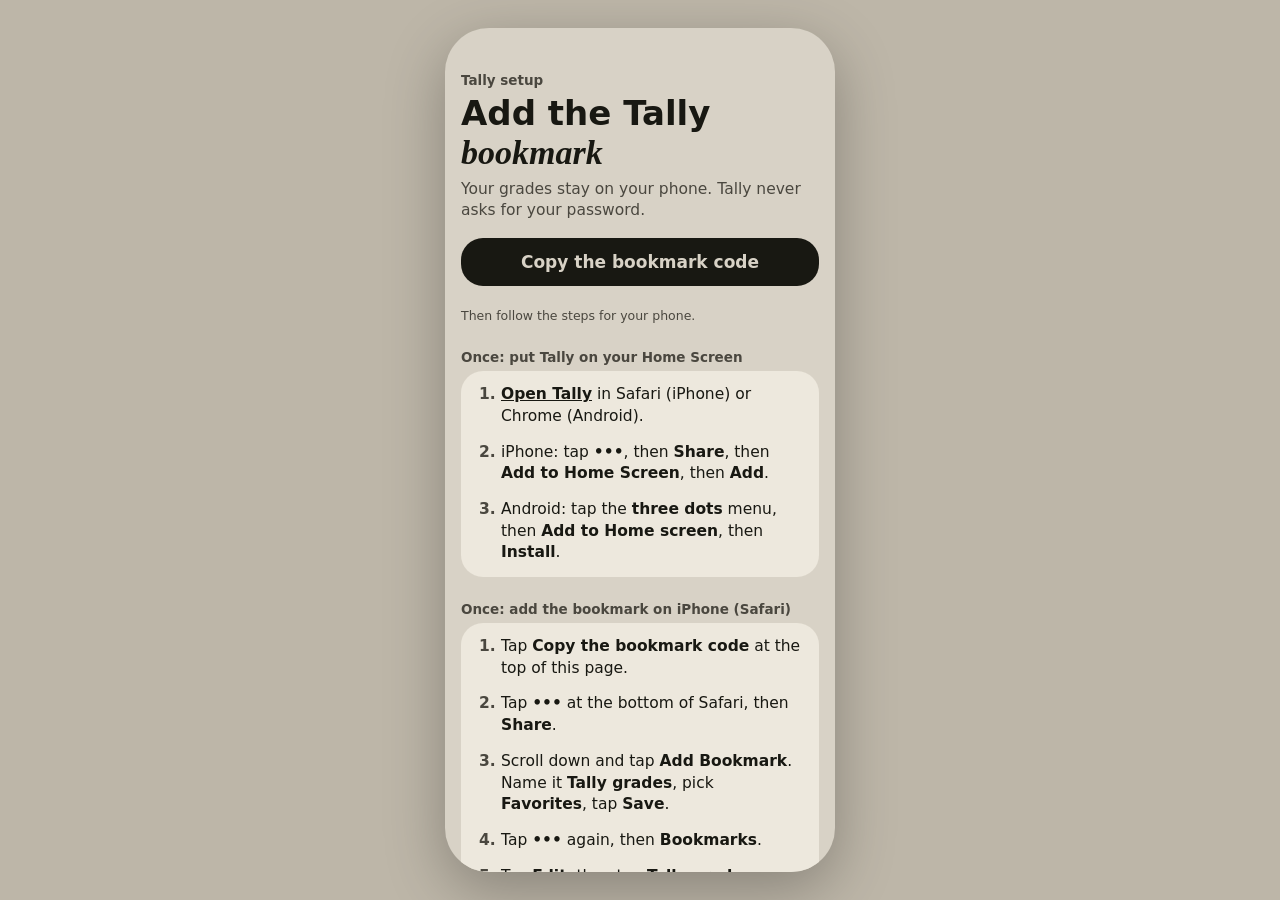
==== setup.html @ a7c52e00 "Cache bust v=20261113b (realfix: pasted HAC grades correctness) Co-Authored-By: Claude Opus 5.5 <nor" ====
<!DOCTYPE html>
<html lang="en">
<head>
  <meta charset="utf-8">
  <meta name="viewport" content="width=device-width,initial-scale=1,viewport-fit=cover">
  <meta name="robots" content="noindex,nofollow">
  <meta http-equiv="Content-Security-Policy" content="default-src 'none'; style-src 'self' 'unsafe-inline'; script-src 'self'; img-src data:; base-uri 'none'; form-action 'none'">
  <meta name="referrer" content="no-referrer">
  <meta name="color-scheme" content="light dark">
  <meta name="theme-color" content="#D8D2C6" media="(prefers-color-scheme: light)">
  <meta name="theme-color" content="#000000" media="(prefers-color-scheme: dark)">
  <title>Tally setup</title>
  <link rel="stylesheet" href="css/app.css?v=20261113b">
</head>
<body>
  <!-- Tally bookmark setup. The Copy button copies js/bookmarklet-code.js (see js/setup.js). -->
  <main id="app"><div class="scr"><div class="scroll nt setup" style="padding-top:calc(env(safe-area-inset-top) + 44px)">
    <div class="sec">
      <div class="lab">Tally setup</div>
      <div class="hd big">Add the Tally <i>bookmark</i></div>
      <p class="setup-line">Your grades stay on your phone. Tally never asks for your password.</p>
      <button class="btn" id="copy-code" type="button">Copy the bookmark code</button>
      <p class="foot setup-note" id="copy-note" role="status">Then follow the steps for your phone.</p>
    </div>

    <div class="sec">
      <div class="lab">Once: put Tally on your Home Screen</div>
      <div class="card"><ol class="steps">
        <li><a href="./">Open Tally</a> in Safari (iPhone) or Chrome (Android).</li>
        <li>iPhone: tap <b>•••</b>, then <b>Share</b>, then <b>Add to Home Screen</b>, then <b>Add</b>.</li>
        <li>Android: tap the <b>three dots</b> menu, then <b>Add to Home screen</b>, then <b>Install</b>.</li>
      </ol></div>
    </div>

    <div class="sec">
      <div class="lab">Once: add the bookmark on iPhone (Safari)</div>
      <div class="card"><ol class="steps">
        <li>Tap <b>Copy the bookmark code</b> at the top of this page.</li>
        <li>Tap <b>•••</b> at the bottom of Safari, then <b>Share</b>.</li>
        <li>Scroll down and tap <b>Add Bookmark</b>. Name it <b>Tally grades</b>, pick <b>Favorites</b>, tap <b>Save</b>.</li>
        <li>Tap <b>•••</b> again, then <b>Bookmarks</b>.</li>
        <li>Tap <b>Edit</b>, then tap <b>Tally grades</b>.</li>
        <li>Tap the web address under the name, clear it, long press, tap <b>Paste</b>.</li>
        <li>Tap <b>Done</b>, then <b>Done</b>.</li>
      </ol></div>
    </div>

    <div class="sec">
      <div class="lab">Once: add the bookmark on Android (Chrome)</div>
      <div class="card"><ol class="steps">
        <li>Tap <b>Copy the bookmark code</b> at the top of this page.</li>
        <li>Tap the <b>three dots</b> menu at the top right, then the <b>star</b>.</li>
        <li>Tap <b>Edit</b> on the note at the bottom. If it is gone: <b>three dots</b> menu, <b>Bookmarks</b>, the <b>three dots</b> next to the bookmark, <b>Edit</b>.</li>
        <li>Change the name to <b>Tally grades</b>.</li>
        <li>Clear the web address, long press it, tap <b>Paste</b>.</li>
        <li>Tap the <b>back arrow</b> to save.</li>
      </ol></div>
    </div>

    <div class="sec">
      <div class="lab">Each time: new grades on iPhone</div>
      <div class="card"><ol class="steps">
        <li>Open HAC in Safari and sign in.</li>
        <li>Tap <b>•••</b>, then <b>Bookmarks</b>, then <b>Favorites</b>, then <b>Tally grades</b>.</li>
        <li>Tap <b>Copy grades</b>.</li>
        <li>Open Tally from your Home Screen, long press the box, tap <b>Paste</b>.</li>
      </ol></div>
    </div>

    <div class="sec">
      <div class="lab">Each time: new grades on Android</div>
      <div class="card"><ol class="steps">
        <li>Open HAC in Chrome and sign in.</li>
        <li>Tap the address bar, type <b>Tally grades</b>, tap the starred <b>Tally grades</b>.</li>
        <li>Tap <b>Copy grades</b>.</li>
        <li>Open Tally from your Home Screen, long press the box, tap <b>Paste</b>.</li>
      </ol></div>
    </div>

    <div class="sec">
      <details class="card setup-code"><summary class="pad t">Copy did not work?</summary>
        <div class="pad">
          <p class="setup-line" style="margin-top:0">Long press the code, tap <b>Select All</b>, then <b>Copy</b>.</p>
          <textarea class="f w" id="code-box" rows="4" readonly aria-label="Bookmark code"></textarea>
        </div>
      </details>
      <p class="foot">Tally is an independent app. Not made by your school or district.</p>
    </div>
  </div></div></main>
  <script type="module" src="js/setup.js?v=20261113b"></script>
</body>
</html>
---- css/app.css ----
/*
 * Grade App preview styles.
 * Themes: light by default. <html data-theme="light|dark"> forces one (Settings > Appearance);
 * with no data-theme ("Match my phone") the dark theme follows prefers-color-scheme.
 * The dark palette is written twice (forced, and the media query). Keep the two blocks the same.
 * Under 500px wide the app fills the screen like a phone; wider screens get an iPhone sized frame.
 * Class names are short on purpose (they appear hundreds of times in the view templates):
 *   .scr screen  .nav top bar  .scroll page body  .sec section  .lab small label  .hd big heading
 *   .row list row  .t row title  .s row subtitle  .pill small button  .btn full width button
 *   .seg segmented control  .tog switch  .sheet bottom sheet  .dim sheet backdrop
 */

/* .pal-light and .pal-dark pin one palette on an element (the Pick a look previews). */
:root,
.pal-light {
  color-scheme: light dark;
  --paper: #D8D2C6;
  --bar: #D8D2C6;
  --card: #EDE8DD;
  --ink: #181812;
  --sec: #4A473F;
  --urgent: #A83030;
  --rule: #CBC4B5;
  --ring: #181812;
  --done: #181812;
  --graded: #2A5C8F;
  --notgraded: #875A12;
  --empty: #CDC6B7;
  --outer: #BDB6A8;
  --up: #2C7544; /* Unslop 37: nearest shade at 4.5:1 on cards (was #2E7A47) */
  --chip-bg: #E0D9CB;
  --sans: "Avenir Next","Avenir","Nunito Sans","Segoe UI",system-ui,sans-serif;
  --serif: "Iowan Old Style","Palatino Linotype",Palatino,Georgia,serif;
}

:root[data-theme=light] {
  color-scheme: light;
}

:root[data-theme=dark],
.pal-dark {
  color-scheme: dark;
  --paper: #0B0B07;
  --bar: #000;
  --card: #24241C;
  --ink: #F0F0E4;
  --sec: #A9A99A;
  --urgent: #D87058;
  --rule: #3A3A30;
  --ring: #6E6E60;
  --done: #48B868;
  --graded: #86B4E3;
  --notgraded: #D9A95B;
  --empty: #3A3A2E;
  --outer: #000;
  --up: #55C27A;
  --chip-bg: #2C2C23;
}

@media(prefers-color-scheme:dark) {
  :root:not([data-theme=light]) {
    --paper: #0B0B07;
    --bar: #000;
    --card: #24241C;
    --ink: #F0F0E4;
    --sec: #A9A99A;
    --urgent: #D87058;
    --rule: #3A3A30;
    --ring: #6E6E60;
    --done: #48B868;
    --graded: #86B4E3;
    --notgraded: #D9A95B;
    --empty: #3A3A2E;
    --outer: #000;
    --up: #55C27A;
    --chip-bg: #2C2C23;
  }
}

* {
  box-sizing: border-box;
  -webkit-tap-highlight-color: transparent;
}

html, body {
  height: 100%;
  margin: 0;
}

body {
  background: var(--outer);
  font-family: var(--sans);
  color: var(--ink);
  display: flex;
  justify-content: center;
  align-items: center;
  overscroll-behavior: none;
}

#app {
  container-type: size;
  position: relative;
  width: 100%;
  height: 100dvh;
  background: var(--paper);
  overflow: hidden;
  font-weight: 500;
}

@media(min-width:500px) {
  #app {
    width: 390px;
    height: min(844px,calc(100dvh - 32px));
    border-radius: 44px;
    box-shadow: 0 18px 60px rgba(0,0,0,.28);
  }
}

.scr {
  position: absolute;
  inset: 0;
  display: flex;
  flex-direction: column;
}

.nav {
  background: var(--bar);
  padding: calc(env(safe-area-inset-top) + 12px) 16px 8px;
  display: flex;
  align-items: center;
  gap: 8px;
  min-height: 58px;
  flex: none;
}

.nav .ttl {
  font-weight: 800;
  font-size: 30px;
  flex: 1;
  min-width: 0;
}

.nav.sub .ttl {
  font-weight: 700;
  font-size: 17px;
  white-space: nowrap;
  overflow: hidden;
  text-overflow: ellipsis;
}

.pill {
  border: 0;
  background: var(--card);
  color: var(--ink);
  font: 600 14.5px var(--sans);
  padding: 8px 13px;
  border-radius: 99px;
  cursor: pointer;
  white-space: nowrap;
}

.pill.round {
  width: 36px;
  height: 36px;
  padding: 0;
  display: grid;
  place-items: center;
  font-size: 21px;
  line-height: 1;
}

.pill svg {
  display: block;
}

.scroll {
  flex: 1;
  overflow-y: auto;
  overflow-x: hidden;
  padding: 10px 16px calc(env(safe-area-inset-bottom) + 128px);
  -webkit-overflow-scrolling: touch;
  position: relative;
}

.scroll.nt {
  padding-bottom: calc(env(safe-area-inset-bottom) + 36px);
}

/* First screen: heading at the top, the two buttons around the middle, the note at the very bottom. */
.scroll.first {
  display: flex;
  flex-direction: column;
}

.scroll.first > * {
  flex: none;
}

.scroll.first > .first-mid {
  margin: auto 0;
}

.first-mid > .sec:last-child {
  margin-bottom: 0;
}

.sec {
  margin: 0 0 24px;
}

.lab {
  font: 600 13.5px var(--sans);
  color: var(--sec);
}

.hd {
  font-weight: 800;
  font-size: 24px;
  line-height: 1.14;
  margin: 1px 0 6px;
}

.hd.big {
  font-size: 34px;
}

.hd.big {
  font-size: 34px;
}

/* Forms (sign in, GPA goal): heading group 24 above the first field, fields 16 apart, last field 24 above the button. */
.sec.form .hd {
  margin-bottom: 24px;
}

.sec.form:has(+ .sec.form) {
  margin-bottom: 16px;
}

.hd i {
  font-family: var(--serif);
  font-weight: 700;
  font-style: italic;
}

.hd i.u {
  color: var(--urgent);
}

.card {
  background: var(--card);
  border-radius: 22px;
  overflow: hidden;
}

.card+.card {
  margin-top: 10px;
}

.row {
  display: flex;
  align-items: center;
  gap: 12px;
  padding: 11px 16px;
  min-height: 50px;
  border-top: 1px solid var(--rule);
  width: 100%;
  text-align: left;
  color: inherit;
  font: inherit;
  background: none;
  border-left: 0;
  border-right: 0;
  border-bottom: 0;
}

.row:first-child {
  border-top: 0;
}

[data-action] {
  cursor: pointer;
}

.grow {
  flex: 1;
  min-width: 0;
}

.t {
  font-weight: 700;
  font-size: 16.5px;
  line-height: 1.22;
}

.s {
  font-weight: 500;
  font-size: 13.5px;
  color: var(--sec);
  line-height: 1.3;
}

.done .t {
  text-decoration: line-through;
  color: var(--sec);
}

.chev {
  color: var(--sec);
  opacity: .6;
  font-size: 18px;
  font-weight: 600;
}

.avg {
  font-weight: 800;
  font-size: 17px;
  font-variant-numeric: tabular-nums;
}

.nog {
  font-size: 13.5px;
  color: var(--sec);
}

.tiny {
  font-size: 11px;
  color: var(--sec);
  font-weight: 500;
  text-align: right;
  white-space: nowrap;
}

.score {
  font-weight: 700;
  font-size: 14px;
  font-variant-numeric: tabular-nums;
  white-space: nowrap;
}

.score.g {
  color: var(--graded);
}

.score.n {
  color: var(--notgraded);
}

.mark {
  width: 32px;
  height: 40px;
  display: grid;
  place-items: center;
  flex: none;
  margin: -4px 0 -4px -4px;
}

.mark b {
  width: 24px;
  height: 24px;
  border-radius: 50%;
  border: 2.2px solid var(--ring);
  display: block;
}

.mark b.u {
  border-color: var(--urgent);
}

.mark b.on {
  background: var(--done);
  border-color: var(--done);
  position: relative;
}

.mark b.on:after {
  content: "";
  position: absolute;
  left: 7px;
  top: 3px;
  width: 6px;
  height: 11px;
  border: solid var(--paper);
  border-width: 0 2.6px 2.6px 0;
  transform: rotate(42deg);
}

.prog {
  display: flex;
  align-items: center;
  gap: 10px;
  padding: 13px 16px;
}

.bars {
  flex: 1;
  display: flex;
  gap: 5px;
  height: 12px;
}

.bars span {
  flex: 1;
  border-radius: 3px;
  background: var(--empty);
}

.bars span.f {
  background: var(--ink);
}

.prog em {
  font: 700 14px var(--sans);
  white-space: nowrap;
}

.foot {
  font-size: 12.5px;
  color: var(--sec);
  line-height: 1.35;
  padding: 7px 16px 0;
}

.strip {
  display: flex;
  align-items: center;
  gap: 8px;
  font-size: 12.5px;
  color: var(--sec);
  margin: 0 0 14px;
  min-height: 30px;
}

.strip .pill {
  font-size: 12.5px;
  padding: 5px 11px;
}

.strip .pill[disabled] {
  color: var(--sec);
  cursor: default;
}

.spin {
  display: inline-block;
  width: 12px;
  height: 12px;
  border-radius: 50%;
  border: 2px solid var(--empty);
  border-top-color: var(--ink);
  animation: sp .8s linear infinite;
  vertical-align: -2px;
  margin-right: 6px;
}

@keyframes sp {
  to {
    transform: rotate(360deg);
  }
}

.clab {
  display: flex;
  gap: 8px;
  font: 600 13px var(--sans);
  color: var(--sec);
  padding: 12px 16px 4px;
  border-top: 1px solid var(--rule);
}

.clab:first-child {
  border-top: 0;
}

.now+.prog {
  border-top: 1px solid var(--rule);
}

.now {
  display: flex;
  gap: 10px;
  align-items: center;
  padding: 12px 16px;
}

.tabs {
  position: absolute;
  left: 16px;
  right: 16px;
  bottom: calc(env(safe-area-inset-bottom) + 14px);
  background: var(--card);
  /* Unslop 6 (11/10): fill + shadow lift the bar, no border on top of them. */
  border-radius: 30px;
  display: flex;
  padding: 5px;
  z-index: 5;
  box-shadow: 0 6px 22px rgba(0,0,0,.16);
}

.tab {
  flex: 1;
  border: 0;
  background: none;
  color: var(--sec);
  font: 600 10.5px var(--sans);
  padding: 6px 0 5px;
  /* Concentric with the bar: 30 outer minus 5 padding. */
  border-radius: 25px;
  display: flex;
  flex-direction: column;
  align-items: center;
  gap: 2px;
  cursor: pointer;
}

.tab.on {
  color: var(--ink);
  background: var(--paper);
}

.seg {
  display: flex;
  background: var(--empty);
  border-radius: 12px;
  padding: 2px;
  gap: 2px;
}

.seg button {
  flex: 1;
  border: 0;
  background: none;
  color: var(--ink);
  font: 600 13px var(--sans);
  padding: 7px 4px;
  border-radius: 10px;
  cursor: pointer;
  white-space: nowrap;
}

.seg button.on {
  background: var(--card);
  box-shadow: 0 1px 3px rgba(0,0,0,.14);
  font-weight: 700;
}

.chips {
  display: flex;
  gap: 6px;
  overflow-x: auto;
  padding: 2px 0 8px;
  scrollbar-width: none;
}

.need-chips {
  padding-bottom: 12px;
}

.chips::-webkit-scrollbar {
  display: none;
}

.chip {
  flex: none;
  border: 1px solid var(--rule);
  background: none;
  color: var(--ink);
  font: 600 13px var(--sans);
  padding: 6px 11px;
  border-radius: 99px;
  cursor: pointer;
}

.chip.on {
  background: var(--ink);
  color: var(--paper);
  border-color: var(--ink);
}

input.f {
  font: 700 16px var(--sans);
  color: var(--ink);
  background: var(--paper);
  border: 0;
  border-radius: 10px;
  padding: 8px 10px;
  width: 76px;
  text-align: right;
  font-variant-numeric: tabular-nums;
  outline: 0;
}

input.f:focus {
  box-shadow: 0 0 0 2px var(--ink);
}

input.w {
  width: 100%;
  text-align: left;
}

input.plain {
  background: none;
  padding: 0;
  border-radius: 0;
  text-align: left;
  width: 100%;
  font: 700 16.5px var(--sans);
}

input.plain:focus {
  box-shadow: none;
  border-bottom: 1px solid var(--ink);
}

input[type=date].f {
  width: auto;
  text-align: left;
  font-size: 15px;
}

.tog {
  width: 50px;
  height: 30px;
  border-radius: 99px;
  background: var(--empty);
  position: relative;
  flex: none;
  border: 0;
  cursor: pointer;
}

.tog:after {
  content: "";
  position: absolute;
  left: 2px;
  top: 2px;
  width: 26px;
  height: 26px;
  border-radius: 50%;
  background: #fff;
  box-shadow: 0 1px 3px rgba(0,0,0,.3);
  /* Unslop 22 (11/10): the knob moves by transform, never left. */
  transition: transform .15s;
}

.tog.on {
  background: var(--ink);
}

.tog.on:after {
  transform: translateX(20px);
}

:root[data-theme=dark] .tog.on:after {
  background: #0B0B07;
}

@media(prefers-color-scheme:dark) {
  :root:not([data-theme=light]) .tog.on:after {
    background: #0B0B07;
  }
}

.big-res {
  font-weight: 800;
  font-size: 34px;
  line-height: 1.1;
}

.big-res i {
  font-family: var(--serif);
  font-weight: 700;
  font-style: italic;
}

.pad {
  padding: 13px 16px;
}

.dual {
  display: flex;
  gap: 10px;
}

.dual>div {
  flex: 1;
}

.btn {
  display: block;
  width: 100%;
  border: 0;
  font: 700 17px var(--sans);
  padding: 14px;
  border-radius: 22px;
  background: var(--ink);
  color: var(--paper);
  cursor: pointer;
  text-align: center;
}

.btn.ghost {
  background: var(--card);
  color: var(--ink);
  font-size: 15.5px;
}

.toolrow {
  display: grid;
  grid-template-columns: 1fr 1fr;
  gap: 8px;
  margin-bottom: 10px;
}

.toolrow .pill {
  border-radius: 16px;
  padding: 11px 8px;
  text-align: center;
  white-space: normal;
}

.dim {
  position: absolute;
  inset: 0;
  background: rgba(0,0,0,.35);
  z-index: 10;
  display: flex;
  align-items: flex-end;
}

.sheet {
  background: var(--paper);
  width: 100%;
  max-height: 92%;
  border-radius: 26px 26px 0 0;
  display: flex;
  flex-direction: column;
}

.sheet.anim {
  animation: up .22s ease-out;
}

@keyframes up {
  from {
    transform: translateY(40px);
  }
}

.sheet .bar {
  display: flex;
  align-items: center;
  padding: 13px 14px;
  gap: 8px;
}

.sheet .bar .ttl {
  flex: 1;
  text-align: center;
  font-weight: 700;
  font-size: 17px;
  white-space: nowrap;
  overflow: hidden;
  text-overflow: ellipsis;
}

.sheet .body {
  overflow-y: auto;
  padding: 0 16px calc(env(safe-area-inset-bottom) + 28px);
}

.banner {
  position: absolute;
  left: 10px;
  right: 10px;
  top: calc(env(safe-area-inset-top) + 8px);
  background: var(--ink);
  color: var(--paper);
  border-radius: 22px;
  padding: 12px 15px;
  z-index: 20;
  box-shadow: 0 10px 30px rgba(0,0,0,.35);
  cursor: pointer;
}

.banner.anim {
  animation: dn .3s ease-out;
}

@keyframes dn {
  from {
    transform: translateY(-110%);
  }
}

.banner .t {
  font-size: 14.5px;
}

.banner .s {
  color: inherit;
  opacity: .82;
}

.cal {
  padding: 12px 8px 10px;
}

.calh {
  display: flex;
  align-items: center;
  padding: 0 8px 8px;
  font-weight: 700;
  font-size: 16.5px;
}

.calh button {
  border: 0;
  background: none;
  color: var(--ink);
  font-size: 21px;
  padding: 2px 10px;
  cursor: pointer;
}

.calg {
  display: grid;
  grid-template-columns: repeat(7,1fr);
  text-align: center;
}

.calg .w {
  font-size: 11.5px;
  font-weight: 600;
  color: var(--sec);
  padding-bottom: 6px;
}

.dy {
  height: 45px;
  border: 0;
  background: none;
  color: var(--ink);
  font: 500 17px var(--sans);
  display: flex;
  flex-direction: column;
  align-items: center;
  cursor: pointer;
  padding: 3px 0 0;
  position: relative;
}

.dy span {
  width: 32px;
  height: 32px;
  line-height: 32px;
  border-radius: 50%;
}

.dy.tod span {
  font-weight: 800;
}

.dy.sel span {
  background: var(--ink);
  color: var(--paper);
  font-weight: 700;
}

.dy u {
  width: 5px;
  height: 5px;
  border-radius: 50%;
  background: var(--sec);
  margin-top: 1px;
  display: block;
}

.dy u.u {
  background: var(--urgent);
}

.wgrid {
  display: flex;
  gap: 12px;
  justify-content: center;
  padding: 6px 0 12px;
}

.wg {
  background: var(--paper);
  border-radius: 22px;
  padding: 12px;
  display: flex;
  flex-direction: column;
  justify-content: space-between;
  box-shadow: 0 2px 10px rgba(0,0,0,.12);
}

.wg.small {
  width: 148px;
  height: 148px;
}

.wg.medium {
  width: 100%;
  height: 148px;
}

.wg .k {
  font-size: 11px;
  font-weight: 600;
  color: var(--sec);
}

.wg .v {
  font-weight: 800;
  font-size: 21px;
  line-height: 1.12;
}

.wg .v i {
  font-family: var(--serif);
  font-style: italic;
  font-weight: 700;
}

.wg .h {
  font-weight: 800;
  font-size: 40px;
  line-height: 1;
}

.lock {
  background: #10100b;
  color: #f0f0e4;
  border-radius: 22px;
  padding: 16px 14px 18px;
  text-align: center;
}

.lock .clock {
  font-weight: 700;
  font-size: 52px;
  line-height: 1;
}

.lock .d {
  font-size: 13.5px;
  opacity: .8;
  margin-bottom: 6px;
}

.lw {
  display: flex;
  gap: 7px;
  justify-content: center;
  margin-top: 10px;
  flex-wrap: wrap;
}

.lw>div {
  background: rgba(240,240,228,.14);
  border-radius: 14px;
  padding: 7px 10px;
  font-size: 12px;
  text-align: left;
  line-height: 1.2;
}

.lw .c {
  width: 58px;
  height: 58px;
  border-radius: 50%;
  padding: 0;
  display: flex;
  flex-direction: column;
  align-items: center;
  justify-content: center;
  text-align: center;
}

.lw .c b {
  font-size: 20px;
  line-height: 1;
}

.lw .c small {
  font-size: 9.5px;
}

.lw .r {
  flex: 1 1 100%;
  font-weight: 600;
}

.lw .r small {
  display: block;
  opacity: .72;
  font-weight: 500;
}

.lk {
  position: absolute;
  inset: 0;
  z-index: 30;
  background: var(--paper);
  display: flex;
  flex-direction: column;
  align-items: center;
  justify-content: center;
  gap: 14px;
  cursor: pointer;
}

.lk svg {
  animation: pu 1s ease-in-out infinite alternate;
}

@keyframes pu {
  to {
    transform: scale(1.07);
  }
}

/* ---- Bell tab: the day as a tape ---- */
.tapew {
  position: relative;
  background: var(--card);
  border-radius: 22px;
  overflow: hidden;
  height: max(240px,calc(100cqh - 212px - env(safe-area-inset-top) - env(safe-area-inset-bottom)));
}

#tape {
  position: relative;
  height: 100%;
  overflow-y: auto;
  scrollbar-width: none;
  padding: 0 14px 0 56px;
}

#tape::-webkit-scrollbar {
  display: none;
}

.tape-in {
  position: relative;
}

.tb {
  position: absolute;
  left: -4px;
  right: -4px;
  border-radius: 14px;
  overflow: hidden;
  background: var(--paper);
  padding: 10px 12px;
}

.tb .fill {
  position: absolute;
  left: 0;
  right: 0;
  top: 0;
  background: var(--ink);
  opacity: .12;
}

.tb .t, .tb .s {
  position: relative;
}

.tb .left {
  margin-top: 6px;
  font-weight: 700;
  color: var(--ink);
}

.tb.past, .tick.past {
  opacity: .55;
}

.tb.next {
  box-shadow: inset 0 0 0 1.5px color-mix(in srgb, var(--ink) 30%, transparent);
}

/* Walk gap: its own strip between two cards, label in the middle. */
.tg {
  position: absolute;
  left: -4px;
  right: -4px;
  display: flex;
  align-items: center;
  justify-content: center;
  font-size: 10.5px;
  line-height: 1;
  color: var(--sec);
}

/* During a walk the now line runs behind the label, so the label keeps the tape's color. */
.tg {
  z-index: 3;
}

.tg span {
  background: var(--card);
  padding: 2px 6px;
}

/* Time label: its top edge sits on the card's top edge. */
.tick {
  position: absolute;
  left: -46px;
  font-size: 10.5px;
  line-height: 1;
  color: var(--sec);
  font-variant-numeric: tabular-nums;
}

.nowl {
  position: absolute;
  left: -50px;
  right: -8px;
  height: 0;
  border-top: 2px solid var(--urgent); /* Red now marker (his go 11/10): line, dot, pill */
  z-index: 2;
  pointer-events: none;
}

/* Inside a class the outer line stops at the dot on the card's edge and .nowc carries it on
   across the card (his ask 11/10: all the way across), under the class name and times. */
.nowl.in-card {
  right: auto;
  width: 46px;
}

.tb .nowc {
  position: absolute;
  left: 0;
  right: 0;
  height: 2px;
  background: var(--urgent);
  pointer-events: none;
}

/* Where the line meets the class name or times it breaks around the letters (a halo halfway
   between the card and its fill), so it never reads as a strikethrough. */
.tb.cur .t, .tb.cur .s {
  --halo: color-mix(in srgb, var(--ink) 6%, var(--paper));
  text-shadow: 0 0 2px var(--halo), 0 0 2px var(--halo), 0 0 3px var(--halo), 0 0 3px var(--halo);
}

.nowl span {
  position: absolute;
  left: -3px;
  top: -11px;
  font-variant-numeric: tabular-nums;
  background: var(--urgent);
  color: var(--card); /* 5.49:1 light, 4.75:1 dark on --urgent (--paper fails light at 4.46) */
  font-size: 11px;
  font-weight: 700;
  padding: 2px 5px;
  border-radius: 99px;
}

/* Now dot where the line meets the cards, with a slow soft pulse. */
.nowl i {
  position: absolute;
  left: 41px;
  top: -6px;
  width: 10px;
  height: 10px;
  border-radius: 50%;
  background: var(--urgent);
}

.nowl i::after {
  content: '';
  position: absolute;
  inset: 0;
  border-radius: 50%;
  background: var(--urgent);
  animation: nowpulse 2.4s ease-out infinite;
}

@keyframes nowpulse {
  from {
    transform: scale(1);
    opacity: .35;
  }

  to {
    transform: scale(2.6);
    opacity: 0;
  }
}

/* Entrance on open (render.js adds .enter): cards fade up in a stagger, the now line slides in. */
/* Unslop 27 (11/10): the bell is opened many times a day, so the whole tape lands in 120ms, ease out. */
#tape.enter .tb {
  animation: tapeup 120ms cubic-bezier(.2,.7,.3,1) both;
}

#tape.enter .tick, #tape.enter .tg {
  animation: tapefade 120ms ease-out both;
}

#tape.enter .nowl {
  animation: nowslide 120ms cubic-bezier(.2,.7,.3,1) both;
}

@keyframes tapeup {
  from {
    opacity: 0;
    transform: translateY(10px);
  }
}

@keyframes tapefade {
  from {
    opacity: 0;
  }
}

@keyframes nowslide {
  from {
    opacity: 0;
    transform: translateX(-28px);
  }
}

@media (prefers-reduced-motion: reduce) {
  .nowl i::after {
    animation: none;
    display: none;
  }

  #tape.enter .tb, #tape.enter .tick, #tape.enter .tg, #tape.enter .nowl {
    animation: none;
  }
}

/* Italic serif unit next to a big number (Widgets preview). */
.bigm {
  font-family: var(--serif);
  font-style: italic;
  font-weight: 700;
  font-size: 28px;
}

/* ---- Intro slides (first open, and Settings > Show intro again) ---- */

.intro-top {
  display: flex;
  justify-content: flex-end;
  padding: calc(env(safe-area-inset-top) + 12px) 16px 0;
  min-height: 58px;
  flex: none;
}

.intro-view {
  flex: 1;
  overflow: hidden;
  touch-action: pan-y;
  user-select: none;
  -webkit-user-select: none;
}

.intro-track {
  display: flex;
  height: 100%;
  transition: transform .35s cubic-bezier(.2,.8,.2,1);
}

.intro-slide {
  flex: 0 0 100%;
  display: flex;
  flex-direction: column;
  padding: 0 16px;
}

/* The art is the hero: drawn 1.3x, centered in all the space above the text. The text block
   sits just above the dots with a fixed height, so the headline is in the same spot on every slide. */
.intro-art {
  flex: 1;
  display: flex;
  flex-direction: column;
  justify-content: center;
  min-height: 0;
  pointer-events: none;
}

.intro-art-inner {
  zoom: 1.3;
}

.intro-text {
  flex: none;
  height: 200px;
  padding-top: 8px;
}

.intro-art input::-webkit-inner-spin-button,
.intro-art input::-webkit-outer-spin-button {
  -webkit-appearance: none;
  margin: 0;
}

.intro-dots {
  display: flex;
  justify-content: center;
  gap: 8px;
  padding: 18px 0;
  flex: none;
}

.intro-dots span {
  width: 8px;
  height: 8px;
  border-radius: 50%;
  background: var(--empty);
  /* Unslop 22 (11/10): no width transition (the dots re-render per slide, it never played). */
  transition: background .2s;
}

.intro-dots span.on {
  width: 22px;
  border-radius: 4px;
  background: var(--ink);
}

.intro-foot {
  padding: 0 16px calc(env(safe-area-inset-bottom) + 24px);
  flex: none;
}

/* ---- Home (look H4) ---- */

.ttlw {
  flex: 1;
  min-width: 0;
}

.ttlw .ttl {
  line-height: 1.1;
}

.upd {
  font-size: 12.5px;
  font-weight: 500;
  color: var(--sec);
  margin-top: 2px;
}

.upd .chev {
  font-size: 13px;
  margin-left: 4px;
}

.badge-wrap {
  position: relative;
}

.badge {
  position: absolute;
  top: -3px;
  right: -3px;
  min-width: 17px;
  height: 17px;
  padding: 0 4px;
  border-radius: 99px;
  background: var(--ink);
  color: var(--paper);
  font: 700 11px/17px var(--sans);
  text-align: center;
}

.row.zero .t {
  font-size: 16.5px;
}

.row.zero .u {
  color: var(--urgent);
}

.row.zero .g {
  color: var(--sec);
}

.row.abs .mark b {
  border-color: var(--sec);
  opacity: .7;
}

.card.hide .mark b.u {
  border-color: var(--ring);
}

.nowg {
  display: flex;
  align-items: center;
  gap: 8px;
  font-size: 13.5px;
  color: var(--sec);
  padding: 4px 2px 0;
}

.card.quiet .t {
  font-size: 15.5px;
  font-weight: 600;
}

.row.more {
  min-height: 42px;
  padding-top: 9px;
  padding-bottom: 9px;
}

.row.more .s {
  font-weight: 600;
}

/* ---- Home hierarchy (11/9) ----
   One thing leads (the missing work card, or the all clear heading), the grades come next as
   filled tiles with a big number, and the to-dos are smaller and quieter. Red means missing or
   overdue, nothing else. */

.lead-sec {
  margin-bottom: 24px; /* Unslop 28: between sections 24 (was 20) */
}

.card.lead .row.zero {
  min-height: 62px;
  padding-top: 14px;
  padding-bottom: 13px;
}

.card.lead .row.zero .t {
  font-size: 25px;
  font-weight: 800;
  line-height: 1.15;
}

/* Missing work: the title row carries a wash of the urgent red, so the lead reads first. */
.card.lead.urgent .row.zero {
  background: color-mix(in srgb, var(--urgent) 11%, var(--card));
}

/* Unslop 6 (11/10): the wash already ends the title row, so no divider under it. */
.card.lead.urgent .row.zero + .row {
  border-top-color: transparent;
}

.card.lead .row .t {
  font-size: 17px;
}

.grades-sec {
  margin-bottom: 24px; /* Unslop 28: between sections 24 (was 22) */
}

.gtiles {
  display: grid;
  grid-template-columns: repeat(3, minmax(0, 1fr));
  gap: 8px;
}

.gtile {
  display: flex;
  flex-direction: column;
  align-items: flex-start;
  gap: 3px;
  min-width: 0;
  padding: 11px 12px 10px;
  border: 0;
  border-radius: 16px;
  background: var(--card);
  color: var(--ink);
  font: inherit;
  text-align: left;
  cursor: pointer;
}

.gtile:active {
  opacity: .7;
}

.gtile-n {
  max-width: 100%;
  font: 600 13px/1.2 var(--sans);
  color: var(--sec);
  white-space: nowrap;
  overflow: hidden;
  text-overflow: ellipsis;
}

.gtile-g {
  font: 700 28px/1.05 var(--sans);
  font-variant-numeric: tabular-nums;
  letter-spacing: -.01em;
}

/* Hide scores: names only, so the tile title takes the weight. */
.gtiles.hide .gtile {
  min-height: 52px;
  justify-content: center;
}

.gtiles.hide .gtile-n {
  font-size: 15px;
  font-weight: 700;
  color: var(--ink);
}

.grades-sec .upd.latest {
  margin-top: 10px;
  padding: 0 2px;
  font-size: 13px;
}

/* To-dos: smaller rows, gray rings unless overdue (b.u), so chores sit below the lead. */
.card.quiet .row {
  min-height: 44px;
  padding-top: 8px;
  padding-bottom: 8px;
  gap: 10px;
}

.card.quiet .t {
  font-size: 15px;
}

.card.quiet .s {
  font-size: 12.5px;
}

.card.quiet .row.more {
  min-height: 40px;
}

.card.quiet .mark b {
  width: 20px;
  height: 20px;
  border-width: 2px;
}

.card.quiet .mark b.on:after {
  left: 5.5px;
  top: 2px;
  width: 5px;
  height: 9.5px;
  border-width: 0 2.3px 2.3px 0;
}

/* Hide scores keeps every ring gray, overdue included. */
.card.quiet .mark b:not(.u):not(.on),
.card.lead .mark b:not(.u):not(.on),
.card.hide .mark b.u {
  border-color: var(--sec);
  opacity: .55;
}

/* ---- Home's collapsing header (iOS large title) ----
   --c is 0 at the top and 1 once collapsed (set by render.js from the scroll position).
   The bar sits over the page; the big title is the first thing in the page and scrolls with it.
   Only opacity and transform change, so nothing below moves. */

.cbar {
  --bar-h: 44px;
  position: absolute;
  top: 0;
  left: 0;
  right: 0;
  z-index: 5;
  min-height: 0;
  height: calc(env(safe-area-inset-top) + var(--bar-h));
  padding: 0;
  background: none;
  pointer-events: none;
}

/* Bar background and hairline, only once collapsed. */
.cbar::before {
  content: "";
  position: absolute;
  inset: 0;
  background: var(--bar);
  opacity: var(--c, 0);
  box-shadow: 0 .5px 0 var(--rule), 0 4px 12px rgba(0,0,0,calc(var(--c, 0) * .06));
}

.cbar-title {
  position: absolute;
  left: 0;
  right: 0;
  top: env(safe-area-inset-top);
  line-height: var(--bar-h);
  text-align: center;
  font-weight: 700;
  font-size: 17px;
  opacity: calc((var(--c, 0) - .6) * 2.5);
  transform: translateY(calc((1 - var(--c, 0)) * 6px));
}

/* At the top the buttons sit where they always did (beside the big title); collapsed they
   shrink a little and center in the 44px bar. */
.cbar-buttons {
  position: absolute;
  right: 16px;
  top: calc(env(safe-area-inset-top) + 20px);
  display: flex;
  gap: 8px;
  pointer-events: auto;
  transform-origin: right center;
  transform: translateY(calc(var(--c, 0) * -16px)) scale(calc(1 - var(--c, 0) * .14));
}

/* The big title block, laid out like the old top bar (same padding and background). */
.bigtitle {
  background: var(--bar);
  margin: -10px -16px 12px; /* Unslop 28: title to content 12 (was 10) */
  padding: calc(env(safe-area-inset-top) + 12px) 16px 8px;
  opacity: calc(1 - var(--c, 0) * 1.8);
}

.bigtitle .ttl {
  font-weight: 800;
  font-size: 30px;
  line-height: 1.1;
  padding-right: 96px;
}

@media (prefers-reduced-motion: reduce) {
  .cbar::before,
  .cbar-title,
  .cbar-buttons,
  .bigtitle {
    transition: opacity .2s, transform .2s;
  }
}

/* Class page: What if, Target, Email teacher as three equal pills. */
.toolrow.three {
  grid-template-columns: 1fr 1fr 1fr;
}

.toolrow.three .pill,
.toolrow.four .pill {
  font-size: 14px;
  padding: 11px 4px;
}

/* With Graph there are four: each column sized to its label, the spare width shared out,
   so Email teacher stays on one line at 375 wide. */
.toolrow.four {
  grid-template-columns: repeat(4, auto);
  gap: 6px;
}

.toolrow.four .pill {
  white-space: nowrap;
}

/* Graph sheet: the line draws itself in once, when the sheet opens. */
.sheet.anim .graph-line {
  stroke-dasharray: 1;
  stroke-dashoffset: 1;
  animation: graph-draw .8s cubic-bezier(.3,.7,.3,1) .15s forwards;
}

@keyframes graph-draw {
  to {
    stroke-dashoffset: 0;
  }
}

@media (prefers-reduced-motion: reduce) {
  .sheet.anim .graph-line {
    animation: none;
    stroke-dashoffset: 0;
  }
}

/* ---- Pick a look (after the intro, before sign in) and the theme crossfade ---- */

::view-transition-old(root),
::view-transition-new(root) {
  animation-duration: .3s;
}

.looks-head {
  padding: calc(env(safe-area-inset-top) + 44px) 16px 18px;
  flex: none;
}

.looks-list {
  flex: 1;
  min-height: 0;
  overflow-y: auto;
  padding: 0 16px 16px;
  display: flex;
  flex-direction: column;
  gap: 12px;
}

.look {
  display: flex;
  align-items: center;
  gap: 18px;
  width: 100%;
  padding: 12px 18px 12px 12px;
  border: 2px solid transparent;
  border-radius: 22px;
  background: var(--card);
  color: var(--ink);
  font: inherit;
  text-align: left;
  cursor: pointer;
  flex: none;
}

.look.on {
  border-color: var(--ink);
}

.look .t {
  display: block;
  font-size: 20px;
}

.look-radio {
  flex: none;
  width: 26px;
  height: 26px;
  border-radius: 50%;
  border: 2px solid var(--ring);
  display: grid;
  place-items: center;
  color: var(--paper);
}

.look.on .look-radio {
  background: var(--ink);
  border-color: var(--ink);
}

/* Settings > Appearance: segments sized to their words, so "Match my phone" fits at 375px. */
.seg-fit .seg button {
  flex: 1 1 auto;
  padding-left: 10px;
  padding-right: 10px;
}

/* Mini Home: 78 x 150, drawn in its own palette (.pal-light / .pal-dark). */
.mh-frame {
  position: relative;
  display: block;
  width: 78px;
  height: 150px;
  border-radius: 16px;
  overflow: hidden;
  box-shadow: 0 0 0 1px var(--rule);
  flex: none;
}

.mh {
  position: absolute;
  inset: 0;
  display: flex;
  flex-direction: column;
  gap: 5px;
  padding: 0 6px;
  background: var(--paper);
  color: var(--ink);
}

/* Match my phone: the dark picture covers the right half. */
.mh-frame.split .mh + .mh {
  clip-path: inset(0 0 0 50%);
}

.mh-nav {
  display: flex;
  align-items: center;
  justify-content: space-between;
  margin: 0 -6px;
  padding: 12px 6px 5px;
  background: var(--bar);
}

.mh-ttl {
  font-weight: 800;
  font-size: 14px;
  line-height: 1;
}

.mh-nav i {
  width: 11px;
  height: 11px;
  border-radius: 50%;
  background: var(--card);
}

.mh-card {
  background: var(--card);
  border-radius: 7px;
  padding: 3px 5px;
}

.mh-line.u {
  height: 4px;
  width: 50%;
  margin: 2px 0 3px;
  border-radius: 2px;
  background: var(--urgent);
}

.mh-row {
  display: flex;
  align-items: center;
  gap: 4px;
  padding: 3px 0;
  border-top: 1px solid var(--rule);
}

.mh-line + .mh-row {
  border-top: 0;
}

.mh-card > .mh-row:first-child {
  border-top: 0;
}

.mh-row b {
  flex: none;
  width: 7px;
  height: 7px;
  border-radius: 50%;
  border: 1.4px solid var(--urgent);
}

.mh-row span {
  height: 3px;
  border-radius: 2px;
  background: var(--ink);
  opacity: .8;
}

.mh-chips {
  display: flex;
  gap: 3px;
}

.mh-chips span {
  width: 28px;
  height: 8px;
  border-radius: 4px;
  border: 1px solid var(--rule);
}

.mh-tabs {
  margin: auto -1px 7px;
  flex: none;
  height: 14px;
  border-radius: 7px;
  background: var(--card);
  display: flex;
  align-items: center;
  justify-content: space-around;
}

.mh-tabs span {
  width: 5px;
  height: 5px;
  border-radius: 50%;
  background: var(--sec);
}

.mh-tabs span.on {
  background: var(--ink);
}

/* Short phones (SE): smaller previews so all three cards fit above Continue. */
@container (max-height: 760px) {
  .looks-head {
    padding-top: calc(env(safe-area-inset-top) + 24px);
    padding-bottom: 14px;
  }

  .looks-list {
    gap: 10px;
  }

  .look .mh-frame {
    zoom: .8;
  }
}

/* ---- Grade change banner: big score left, class + test and the average change right ---- */

.banner.bnw {
  background: none;
  box-shadow: none;
  padding: 0;
  color: var(--ink);
}

.bn {
  background: var(--card);
  color: var(--ink);
  border: 1px solid var(--rule);
  border-radius: 22px;
  padding: 12px 14px;
  box-shadow: 0 10px 30px rgba(0,0,0,.28);
  display: flex;
  align-items: center;
  gap: 12px;
  min-width: 0;
  animation: bnin .38s cubic-bezier(.2,.8,.2,1) both;
  animation-delay: var(--d, 0ms);
}

@keyframes bnin {
  from { opacity: 0; transform: translateY(-8px) scale(.98); }
}

.bn .dn { color: var(--urgent); }
.bn .up { color: var(--up); }
.bn b { font-weight: 800; }
.bn i.ar { font-style: normal; color: var(--sec); }

.bn-big {
  font-size: 34px;
  line-height: 1;
  font-weight: 800;
  letter-spacing: -.5px;
  font-variant-numeric: tabular-nums;
  white-space: nowrap;
}

.bn-col { min-width: 0; flex: 1; }

.bn-lab {
  font-size: 11px;
  font-weight: 800;
  letter-spacing: .6px;
  text-transform: uppercase;
  color: var(--sec);
}

.bn-line {
  font-size: 15px;
  font-weight: 700;
  white-space: nowrap;
  overflow: hidden;
  text-overflow: ellipsis;
}

.bn-line.sm {
  font-size: 13px;
  font-weight: 600;
  color: var(--sec);
}

.bn-line.sm b { font-size: 13px; }

.bn-chip {
  flex: none;
  font-size: 11.5px;
  font-weight: 800;
  padding: 4px 9px;
  border-radius: 99px;
  background: var(--chip-bg);
  color: var(--ink);
  border: 1px solid var(--rule);
}

.bn.l1 { gap: 10px; }
.bn.l1 .bn-big { font-size: 29px; letter-spacing: -.8px; }
.bn.l1 .bn-line { font-size: 14px; }
.bn.l1 .bn-chip { padding: 4px 8px; }

/* ---- Intro slides as pages you can half swipe, see js/views/intro-motion.js ---- */

/* The pop color: each slide's accent word (one tap, a paywall, first) ends in it; intro-motion.js fades it in. */
.intro .intro-text .hd i {
  color: var(--urgent);
}

/* motion.js moves the track, the parallax and every entrance itself (inline transform, opacity
   and the ring's stroke, once per frame), so there are no CSS transitions or keyframes here.
   Without motion.js running (reduced motion) everything shows its end state. */
.m8 .intro-track {
  transition: none;
  will-change: transform;
  gap: 24px; /* GUTTER in motion.js */
}

/* Safety clip on the page box. The parallax stays inside the page's padding, so it never cuts a card. */
.m8 .intro-slide {
  overflow: hidden;
}

.m8 .intro-art,
.m8 .intro-art .card,
.m8 .intro-art .row,
.m8 .intro-art-inner {
  will-change: transform, opacity;
}

/* Slide 2: the box lights up like a focused field while 95 is typed. */
.m8 input.f {
  transition: box-shadow .3s ease-out;
}

.m8 input.f.typing {
  box-shadow: 0 0 0 2px var(--ink);
}

/* Slide 3: the red ring as an SVG circle so it can draw itself. */
.mark b.draw {
  border-color: transparent;
  position: relative;
}

.mark b.draw .ring {
  position: absolute;
  inset: -2.2px;
  width: 24px;
  height: 24px;
  overflow: visible;
}

.mark b.draw circle {
  fill: none;
  stroke: var(--urgent);
  stroke-width: 2.2;
  stroke-dasharray: 68.49;
  stroke-dashoffset: 0;
}

/* A number that counts or types, held at its final width (see predictorMotionArt). */
.hold {
  display: inline-grid;
}

.hold > * {
  grid-area: 1 / 1;
}

.hold.end > * {
  justify-self: end;
}

.hold .ghost {
  visibility: hidden;
}

/* Leaving the intro (js/views/intro-motion.js leaveIntro): the next screen pushes in from the
   right over the slides, and its pieces rise in one after another. */
html.vt-leave-intro::view-transition-old(root) {
  animation: leave-intro-old .55s cubic-bezier(.33,1,.68,1) both;
}

html.vt-leave-intro::view-transition-new(root) {
  animation: leave-intro-new .55s cubic-bezier(.33,1,.68,1) both;
}

@keyframes leave-intro-old {
  to {
    transform: translateX(-28%);
    opacity: 0;
  }
}

@keyframes leave-intro-new {
  from {
    transform: translateX(100%);
  }
}

.scr.enter .sec,
.scr.enter > .scroll > .foot,
.scr.enter .looks-head,
.scr.enter .look,
.scr.enter .btn {
  animation: screen-piece-in .5s cubic-bezier(.33,1,.68,1) both;
}

.scr.enter .sec:nth-child(2),
.scr.enter .look:nth-child(2) {
  animation-delay: .08s;
}

.scr.enter .look:nth-child(3),
.scr.enter > .scroll > .foot,
.scr.enter .btn {
  animation-delay: .16s;
}

@keyframes screen-piece-in {
  from {
    opacity: 0;
    transform: translate3d(0,14px,0);
  }
}

@media (prefers-reduced-motion: reduce) {
  .scr.enter * {
    animation: none !important;
  }
}

/* Calendar, today: the day's periods (moved here from Home's bell line). */
.row.per .per-t {
  width: 46px;
  flex: none;
  font-size: 13.5px;
  color: var(--sec);
  font-variant-numeric: tabular-nums;
}

.row.per .t {
  font-size: 16px;
}

.row.per .per-r {
  font-size: 13.5px;
  font-weight: 700;
  white-space: nowrap;
}

.row.per.past {
  opacity: .45;
}

.row.per.on .per-t,
.row.per.on .per-r {
  color: var(--urgent);
  font-weight: 700;
}

/* ---- Alerts page, Needs you (views/alerts.js) ---- */
.al-dot {
  width: 11px;
  height: 11px;
  border-radius: 50%;
  border: 2px solid var(--ring);
  flex: none;
}

.al-dot.u {
  border-color: var(--urgent);
  background: var(--urgent);
}

.al-need .pill {
  white-space: nowrap;
  flex: none;
}

.al-empty {
  padding: 22px 18px;
}

.al-empty .t {
  font-size: 20px;
}

.al-check {
  width: 22px;
  text-align: center;
  font-weight: 800;
  color: var(--ink);
  flex: none;
}

.al-foot {
  margin-top: 8px;
}

.al-warn {
  margin-bottom: 14px;
  box-shadow: inset 4px 0 0 var(--urgent);
}

.row.per.nxt .per-r {
  color: var(--sec);
}

/* ---- GPA page (js/views/gpa.js) ----
   Hero "3.57 this semester", then one card of classes sorted by distance to a letter line.
   The 2 closest show their distance in the pop color; nothing else is emphasized. */

.gpa-hero {
  display: flex;
  flex-direction: column;
  align-items: flex-start;
  row-gap: 4px;
  margin: 2px 0 16px;
  font-weight: 800;
  font-size: 76px;
  line-height: 1;
  letter-spacing: -1.5px;
}

.gpa-n {
  font-variant-numeric: tabular-nums;
}

.gpa-hero i {
  font-family: var(--serif);
  font-style: italic;
  font-weight: 700;
  font-size: 30px;
  letter-spacing: 0;
}

.gpa-row {
  min-height: 46px;
  padding-top: 9px;
  padding-bottom: 9px;
}

.gpa-row .t {
  font-size: 15.5px;
  white-space: nowrap;
  overflow: hidden;
  text-overflow: ellipsis;
}

.gpa-row .s {
  flex: none;
  white-space: nowrap;
  font-variant-numeric: tabular-nums;
}

.gpa-row .s.gpa-close {
  color: var(--urgent);
}

.gpa-let {
  flex: none;
  font-size: 20px;
  min-width: 22px;
  text-align: center;
}

/* Small "H" after an honors class name. */
.gpa-h {
  display: inline-block;
  font: 800 10.5px/1 var(--sans);
  letter-spacing: .3px;
  padding: 2px 4px 1.5px;
  border-radius: 5px;
  border: 1.25px solid currentColor;
  color: var(--sec);
  vertical-align: 2px;
  margin-left: 3px;
}

.gpa-unw {
  padding-top: 2px;
}

.gpa-links .row {
  min-height: 46px;
}

.gpa-links .t {
  font-size: 15.5px;
  font-weight: 600;
}

/* GPA goal page: semester check in line above the semesters, Undo on a semester he set. */
.foot.gpa-top {
  color: var(--ink);
  padding: 0 16px 8px;
}

input.gpa-sem::placeholder {
  color: var(--ink);
  opacity: 1;
}

.gpa-undo {
  font: inherit;
  font-weight: 700;
  color: var(--ink);
  background: none;
  border: 0;
  padding: 6px 4px;
  margin: -6px 0 -6px 4px;
  text-decoration: underline;
  text-underline-offset: 2px;
  cursor: pointer;
}

/* ---- Grades block on Home: Lowest leads ---- */
.glist-row {
  min-height: 48px;
  padding-top: 8px;
  padding-bottom: 8px;
}

.glist-g {
  font: 700 24px/1 var(--sans);
  font-variant-numeric: tabular-nums;
  min-width: 64px;
  text-align: right;
}

.glead-g.u {
  color: var(--urgent);
}

.glist-row.small .glist-g {
  font-size: 19px;
}

.glead {
  padding: 16px 18px 15px;
}

.glead-k {
  font: 600 13px var(--sans);
  color: var(--sec);
}

.glead-r {
  display: flex;
  align-items: baseline;
  justify-content: space-between;
  gap: 12px;
  margin-top: 2px;
}

.glead-n {
  font: 700 22px var(--sans);
}

.glead-g {
  font: 800 52px/1 var(--sans);
  font-variant-numeric: tabular-nums;
  letter-spacing: -.02em;
}

.glead-d {
  font: 500 13.5px var(--sans);
  color: var(--sec);
  margin-top: 4px;
}

/* ---- Done moment (js/views/done-motion.js): a to-do ticked on Calendar or Home ----
   Ring fills and pops with one red burst, the row settles, the next bar fills left to right,
   the count and heading roll. The last one flashes the bars red once. All under 600 ms. */
.mark b.pop {
  animation: done-pop 300ms cubic-bezier(.2, .9, .3, 1.3);
}

.mark b.pop:after {
  animation: done-check 200ms 90ms ease-out both;
}

.mark b.pop:before {
  content: "";
  position: absolute;
  inset: -2.2px;
  border-radius: 50%;
  border: 2.2px solid var(--urgent);
  pointer-events: none;
  animation: done-burst 420ms ease-out both;
}

.mark b.unpop {
  animation: done-unpop 200ms ease-out;
}

@keyframes done-pop {
  0% { transform: scale(.6); }
  60% { transform: scale(1.18); }
  100% { transform: scale(1); }
}

@keyframes done-check {
  from { opacity: 0; transform: rotate(42deg) scale(.2); }
  to { opacity: 1; transform: rotate(42deg) scale(1); }
}

@keyframes done-burst {
  from { opacity: .95; transform: scale(1); }
  to { opacity: 0; transform: scale(2); }
}

@keyframes done-unpop {
  from { transform: scale(.75); }
  to { transform: scale(1); }
}

.row.settle .t {
  animation: done-settle 320ms ease-out;
}

@keyframes done-settle {
  from { color: var(--ink); text-decoration-color: transparent; }
  to { color: var(--sec); text-decoration-color: var(--sec); }
}

.bars span.grow {
  background: linear-gradient(var(--ink), var(--ink)) no-repeat left / 100% 100%, var(--empty);
  animation: done-fill 260ms 80ms cubic-bezier(.3, .7, .3, 1) both;
}

.bars span.shrink {
  background: linear-gradient(var(--ink), var(--ink)) no-repeat left / 0% 100%, var(--empty);
  animation: done-empty 220ms ease-in both;
}

@keyframes done-fill {
  from { background-size: 0% 100%, auto; }
  to { background-size: 100% 100%, auto; }
}

@keyframes done-empty {
  from { background-size: 100% 100%, auto; }
  to { background-size: 0% 100%, auto; }
}

/* The last one: every segment flashes red once, left to right. */
.bars span.flash {
  animation: done-flash 220ms ease-out both;
}

.bars span.grow.flash {
  animation: done-fill 260ms 80ms cubic-bezier(.3, .7, .3, 1) both, done-flash 220ms 340ms ease-out both;
}

.bars span.flash0 { animation-delay: 300ms; }
.bars span.flash1 { animation-delay: 320ms; }
.bars span.flash2 { animation-delay: 340ms; }
.bars span.flash3 { animation-delay: 355ms; }
.bars span.flash4 { animation-delay: 370ms; }
.bars span.flash5 { animation-delay: 380ms; }
.bars span.flash6 { animation-delay: 390ms; }
.bars span.flash7 { animation-delay: 400ms; }
.bars span.flash8 { animation-delay: 405ms; }
.bars span.flash9 { animation-delay: 410ms; }

@keyframes done-flash {
  /* An inset shadow paints over the background, so the red also covers the gradient fill of
     the segment that just grew (background-color alone sat under it). */
  0% { box-shadow: inset 0 0 0 40px transparent; }
  35% { box-shadow: inset 0 0 0 40px var(--urgent); transform: scaleY(1.35); }
  100% { box-shadow: inset 0 0 0 40px transparent; transform: scaleY(1); }
}

/* Odometer roll for the changed words ("Three" to "Two", "0" to "1"). */
.roll {
  display: inline-block;
  overflow: hidden;
  vertical-align: bottom;
  height: 1.14em;
  line-height: 1.14;
  white-space: pre;
  transition: width 300ms cubic-bezier(.3, .7, .3, 1);
}

.roll-t {
  display: flex;
  flex-direction: column;
}

.roll-t > span {
  height: 1.14em;
  white-space: pre;
}

.roll.up .roll-t {
  animation: done-roll-up 320ms 60ms cubic-bezier(.3, .7, .3, 1) both;
}

.roll.down .roll-t {
  animation: done-roll-down 280ms cubic-bezier(.3, .7, .3, 1) both;
}

@keyframes done-roll-up {
  from { transform: translateY(0); }
  to { transform: translateY(-1.14em); }
}

@keyframes done-roll-down {
  from { transform: translateY(-1.14em); }
  to { transform: translateY(0); }
}

@media (prefers-reduced-motion: reduce) {
  .mark b.pop, .mark b.pop:after, .mark b.unpop, .row.settle .t,
  .bars span.grow, .bars span.shrink, .bars span.flash, .roll, .roll-t {
    animation: none;
    transition: none;
  }

  .mark b.pop:before {
    display: none;
  }
}

/* ---- What if menu: More opens in place, chevron turns down ---- */

.wi-more .chev {
  display: inline-block;
  transition: transform .18s ease;
}

.wi-more.open .chev {
  transform: rotate(90deg);
}

/* Unslop 11 (11/10): counts that change on a tap (missing count, "N left", the Plan missing line)
   use tabular figures so the line never shifts width. The number roll on grades stays as is. */
.card.lead .row.zero .t,
.clab span:last-child,
.g-plan-c {
  font-variant-numeric: tabular-nums;
}

/* Unslop 22 (11/10): reduced motion still gets a cue, an opacity fade in place, no travel.
   motion.css turns every animation off under reduce; this one wins by being more specific. */
@media (prefers-reduced-motion: reduce) {
  .sheet.anim {
    animation: rm-fade 150ms ease-out both !important;
  }
}

@keyframes rm-fade {
  from {
    opacity: 0;
  }
}

/* Paste your grades (js/views/import.js) and the setup page's code box. 16px so iOS does not zoom. */
textarea.f {
  display: block;
  width: 100%;
  box-sizing: border-box;
  min-height: 96px;
  resize: none;
  font: 600 16px/1.35 var(--sans);
  color: var(--ink);
  background: var(--paper);
  border: 0;
  border-radius: 10px;
  padding: 10px 12px;
  outline: 0;
}

textarea.f:focus {
  box-shadow: 0 0 0 2px var(--ink);
}

textarea.f::placeholder {
  color: var(--sec);
}

/* Tally setup page (setup.html) */
.setup {
  padding-bottom: calc(env(safe-area-inset-bottom) + 40px);
}

.setup-line {
  font: 500 15.5px/1.4 var(--sans);
  color: var(--sec);
  margin: 0 0 16px;
}

.setup-note {
  padding: 10px 0 0;
}

.setup-bad {
  color: var(--urgent);
}

.steps {
  margin: 0;
  padding: 6px 16px 6px 40px;
  font: 500 15.5px/1.4 var(--sans);
}

.steps li {
  padding: 7px 0;
}

.steps li::marker {
  font-weight: 700;
  color: var(--sec);
}

.steps a {
  color: inherit;
  font-weight: 700;
}

.setup .sec .lab {
  margin-bottom: 6px;
}

.setup-code summary {
  cursor: pointer;
  list-style-position: inside;
}
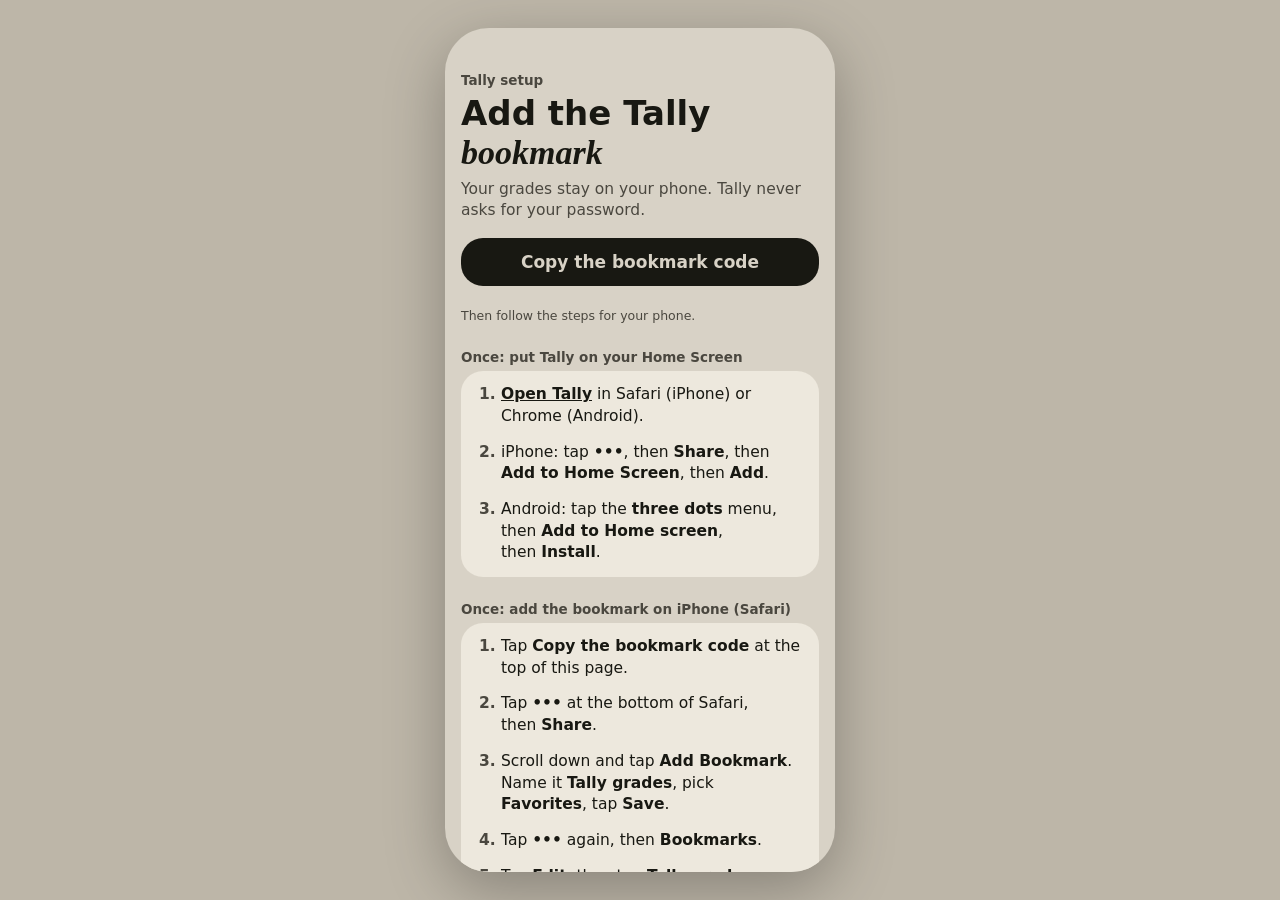
==== commit 9d781ccd: "Impeccable fixes: bell walk/time 11.5px, tab labels 11px, gpa-h 11px, 44px tap area on round buttons" ====
--- a/setup.html
+++ b/setup.html
@@ -10,7 +10,7 @@
   <meta name="theme-color" content="#D8D2C6" media="(prefers-color-scheme: light)">
   <meta name="theme-color" content="#000000" media="(prefers-color-scheme: dark)">
   <title>Tally setup</title>
-  <link rel="stylesheet" href="css/app.css?v=20261113b">
+  <link rel="stylesheet" href="css/app.css?v=20261113d">
 </head>
 <body>
   <!-- Tally bookmark setup. The Copy button copies js/bookmarklet-code.js (see js/setup.js). -->
@@ -87,6 +87,6 @@
       <p class="foot">Tally is an independent app. Not made by your school or district.</p>
     </div>
   </div></div></main>
-  <script type="module" src="js/setup.js?v=20261113b"></script>
+  <script type="module" src="js/setup.js?v=20261113d"></script>
 </body>
 </html>
--- a/css/app.css
+++ b/css/app.css
@@ -160,6 +160,7 @@
 }
 
 .pill.round {
+  position: relative;
   width: 36px;
   height: 36px;
   padding: 0;
@@ -502,7 +503,7 @@
   border: 0;
   background: none;
   color: var(--sec);
-  font: 600 10.5px var(--sans);
+  font: 600 11px var(--sans);
   padding: 6px 0 5px;
   /* Concentric with the bar: 30 outer minus 5 padding. */
   border-radius: 25px;
@@ -1094,7 +1095,7 @@
   display: flex;
   align-items: center;
   justify-content: center;
-  font-size: 10.5px;
+  font-size: 11.5px;
   line-height: 1;
   color: var(--sec);
 }
@@ -1113,7 +1114,7 @@
 .tick {
   position: absolute;
   left: -46px;
-  font-size: 10.5px;
+  font-size: 11.5px;
   line-height: 1;
   color: var(--sec);
   font-variant-numeric: tabular-nums;
@@ -2251,7 +2252,7 @@
 /* Small "H" after an honors class name. */
 .gpa-h {
   display: inline-block;
-  font: 800 10.5px/1 var(--sans);
+  font: 800 11px/1 var(--sans);
   letter-spacing: .3px;
   padding: 2px 4px 1.5px;
   border-radius: 5px;
@@ -2263,6 +2264,11 @@
 
 .gpa-unw {
   padding-top: 2px;
+}
+
+/* Real HAC data: how the Frisco ISD GPA is figured, under the unweighted line. */
+.foot.gpa-how {
+  padding-top: 8px;
 }
 
 .gpa-links .row {
@@ -2612,3 +2618,15 @@
   list-style-position: inside;
 }
 
+
+/* Impeccable fix: 44px tap target around the 36px round buttons, same look. */
+.pill.round::after {
+  content: '';
+  position: absolute;
+  inset: -4px;
+}
+
+/* Impeccable fix: no one word last lines on setup. */
+.setup li, .setup p {
+  text-wrap: pretty;
+}
